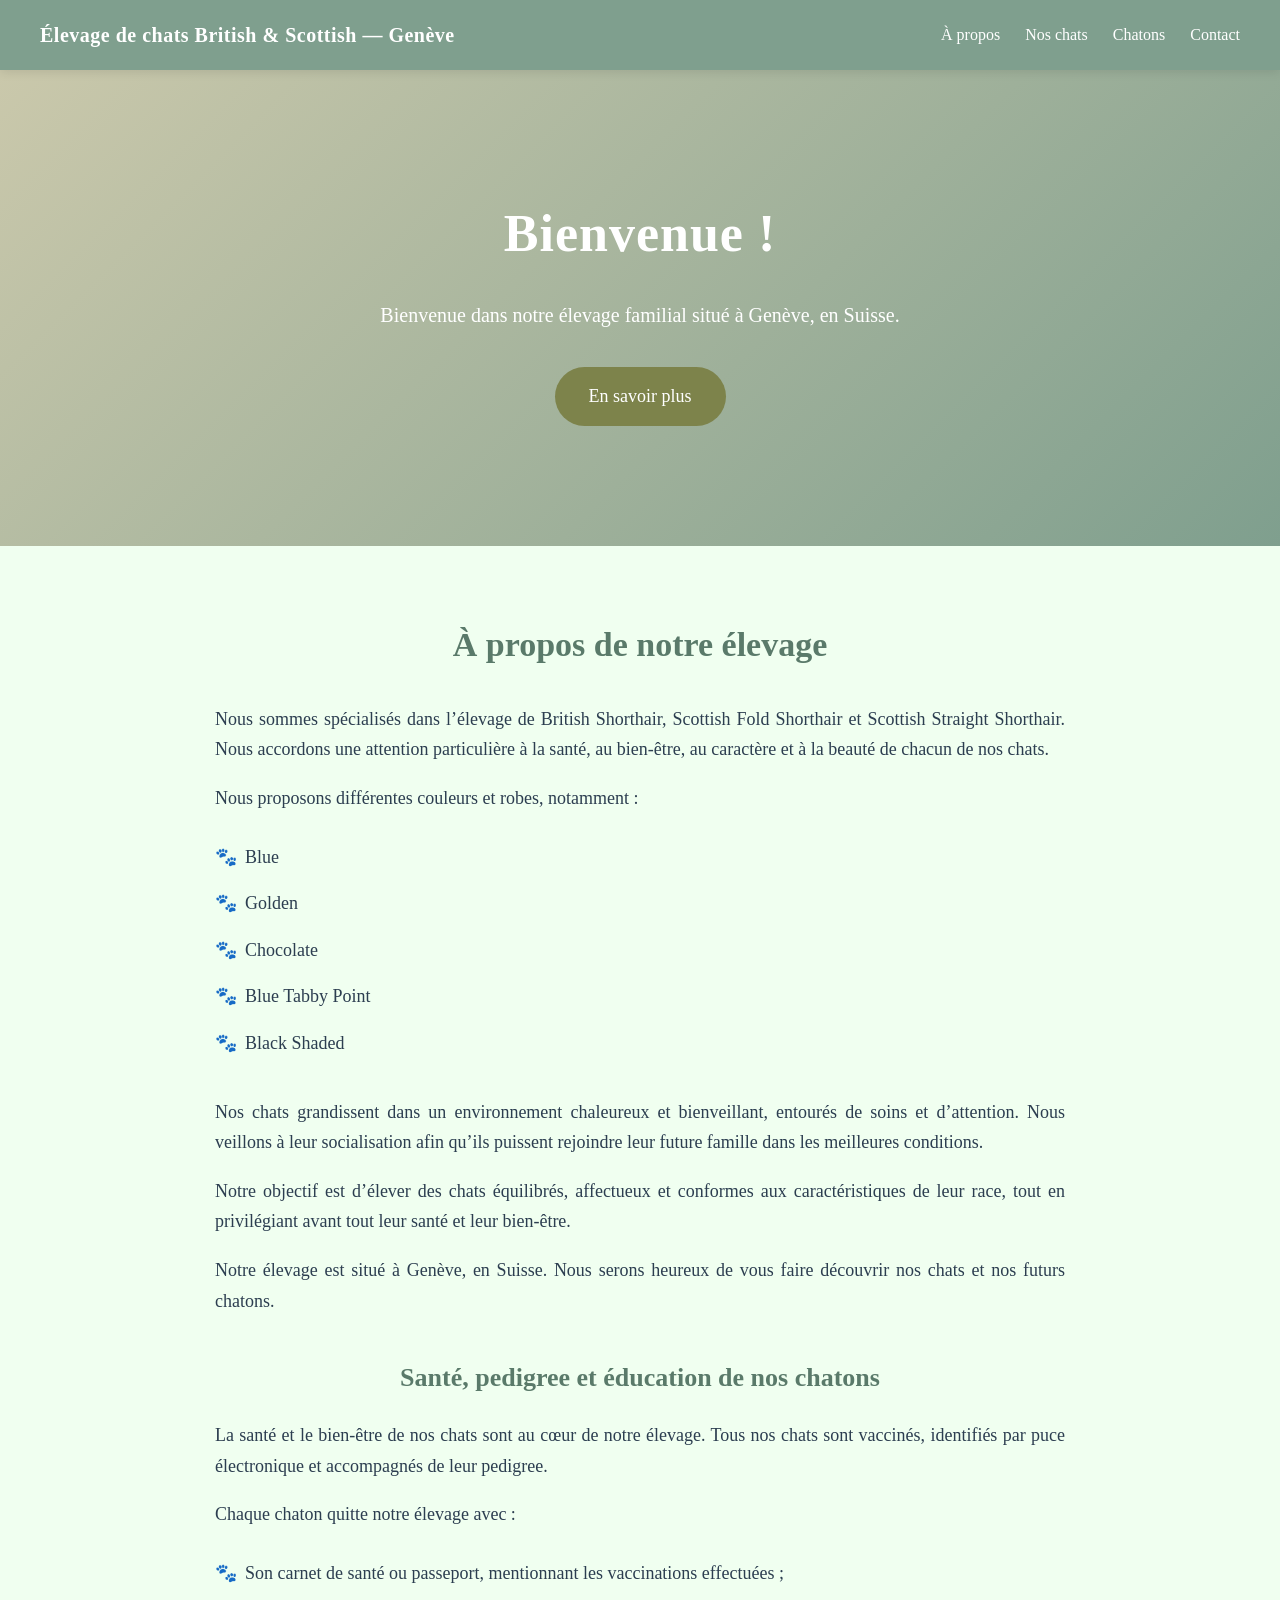
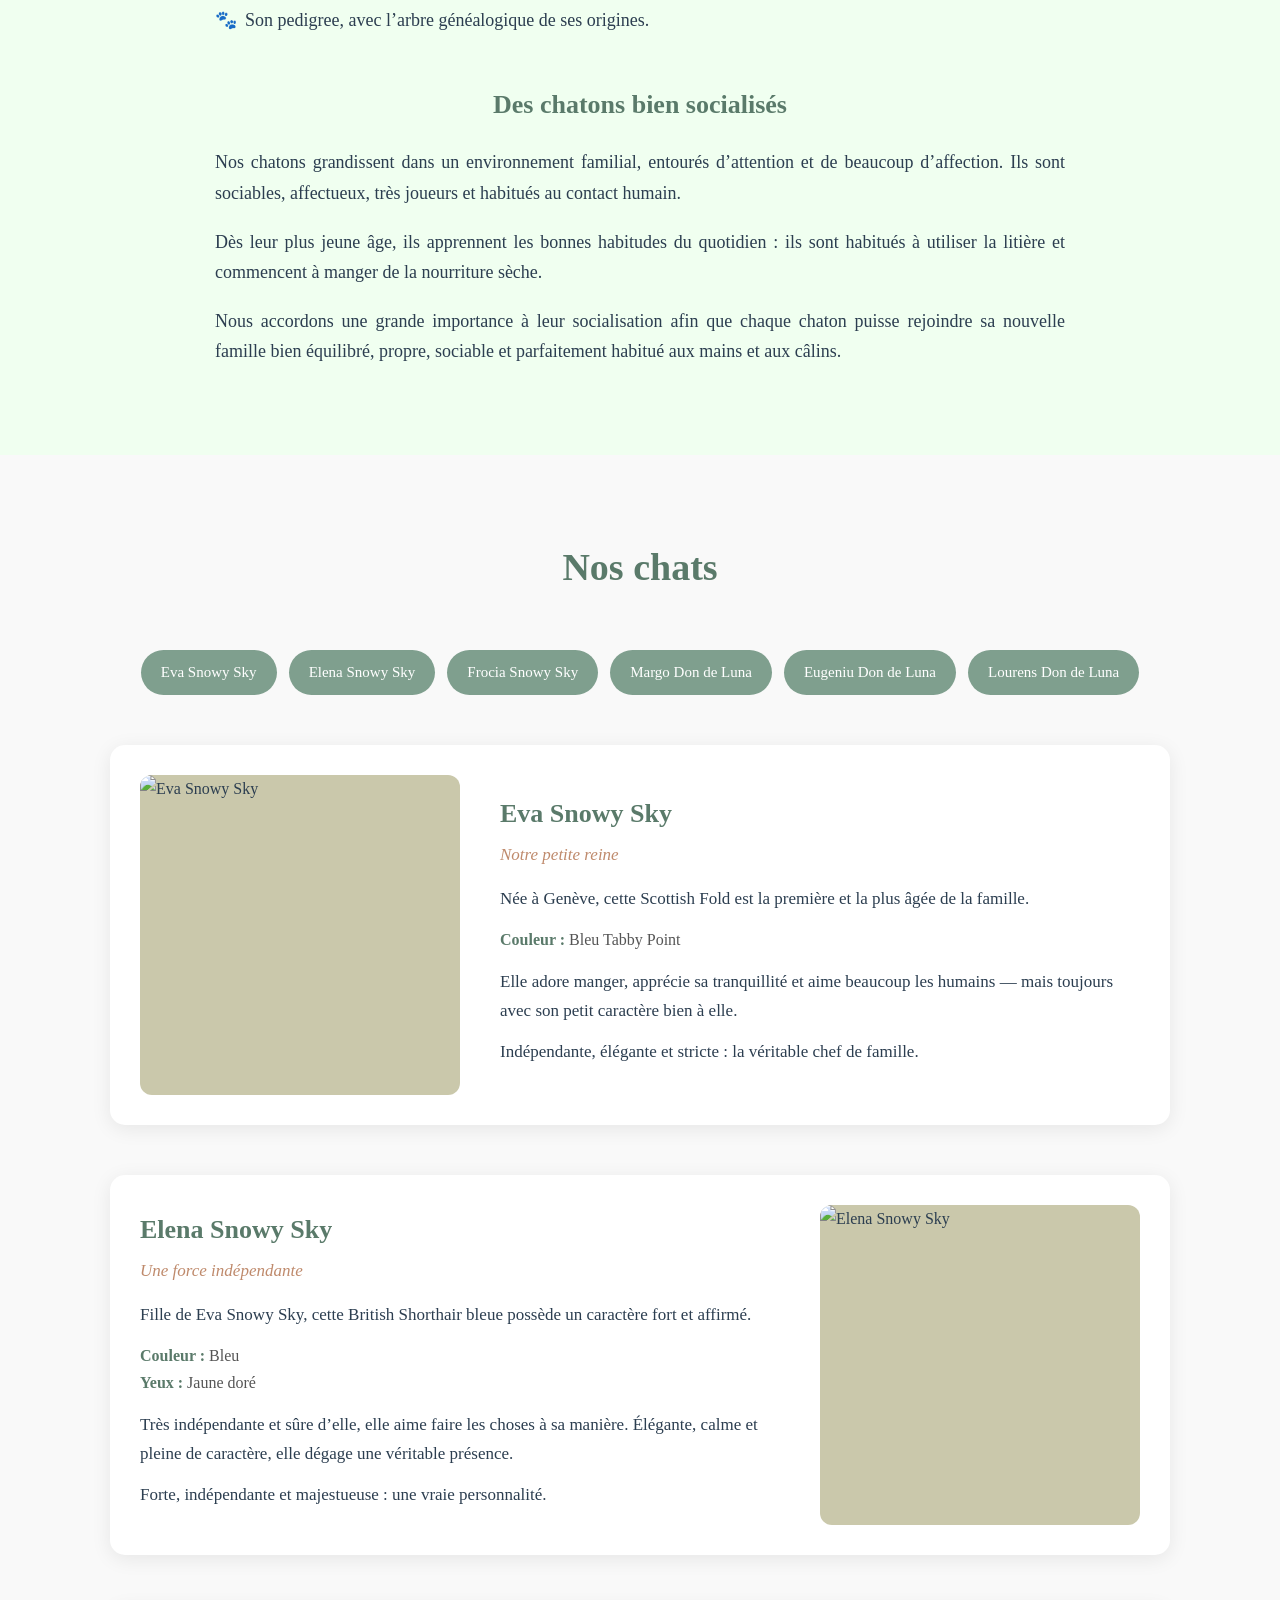
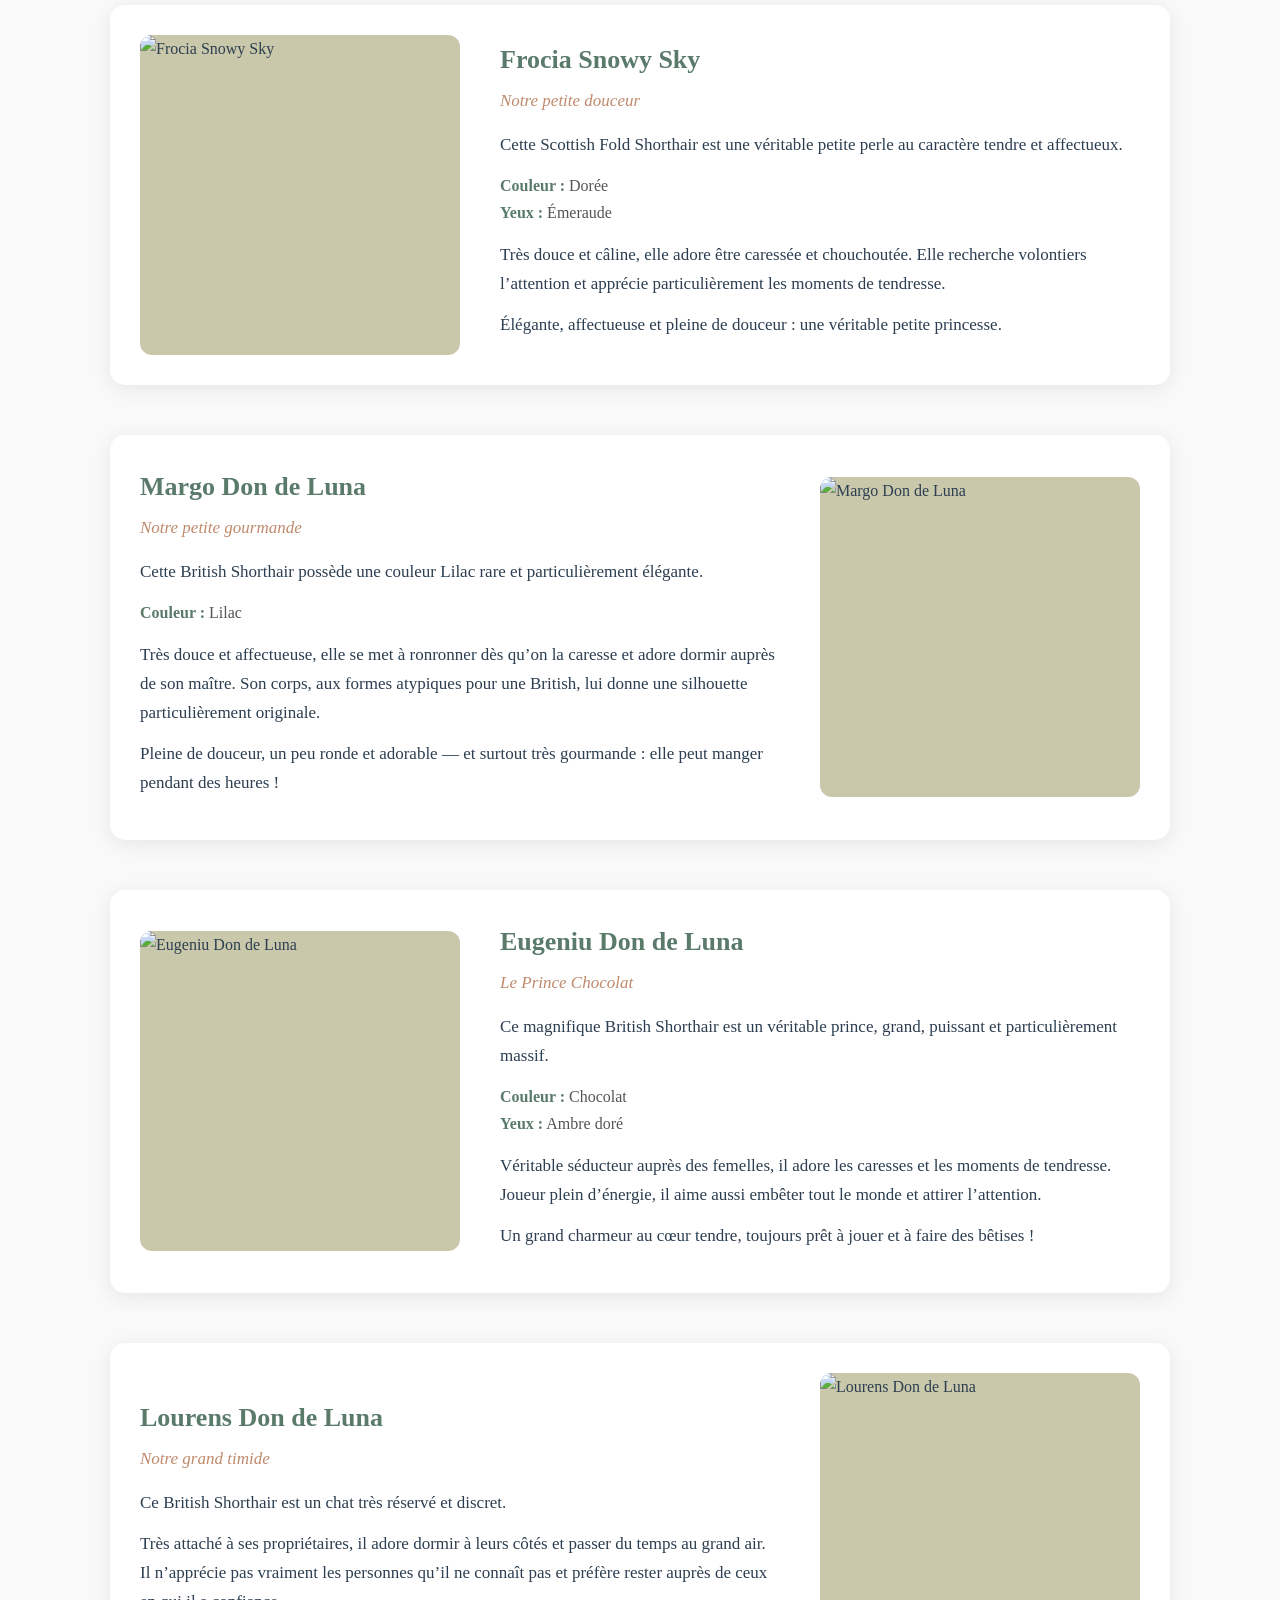
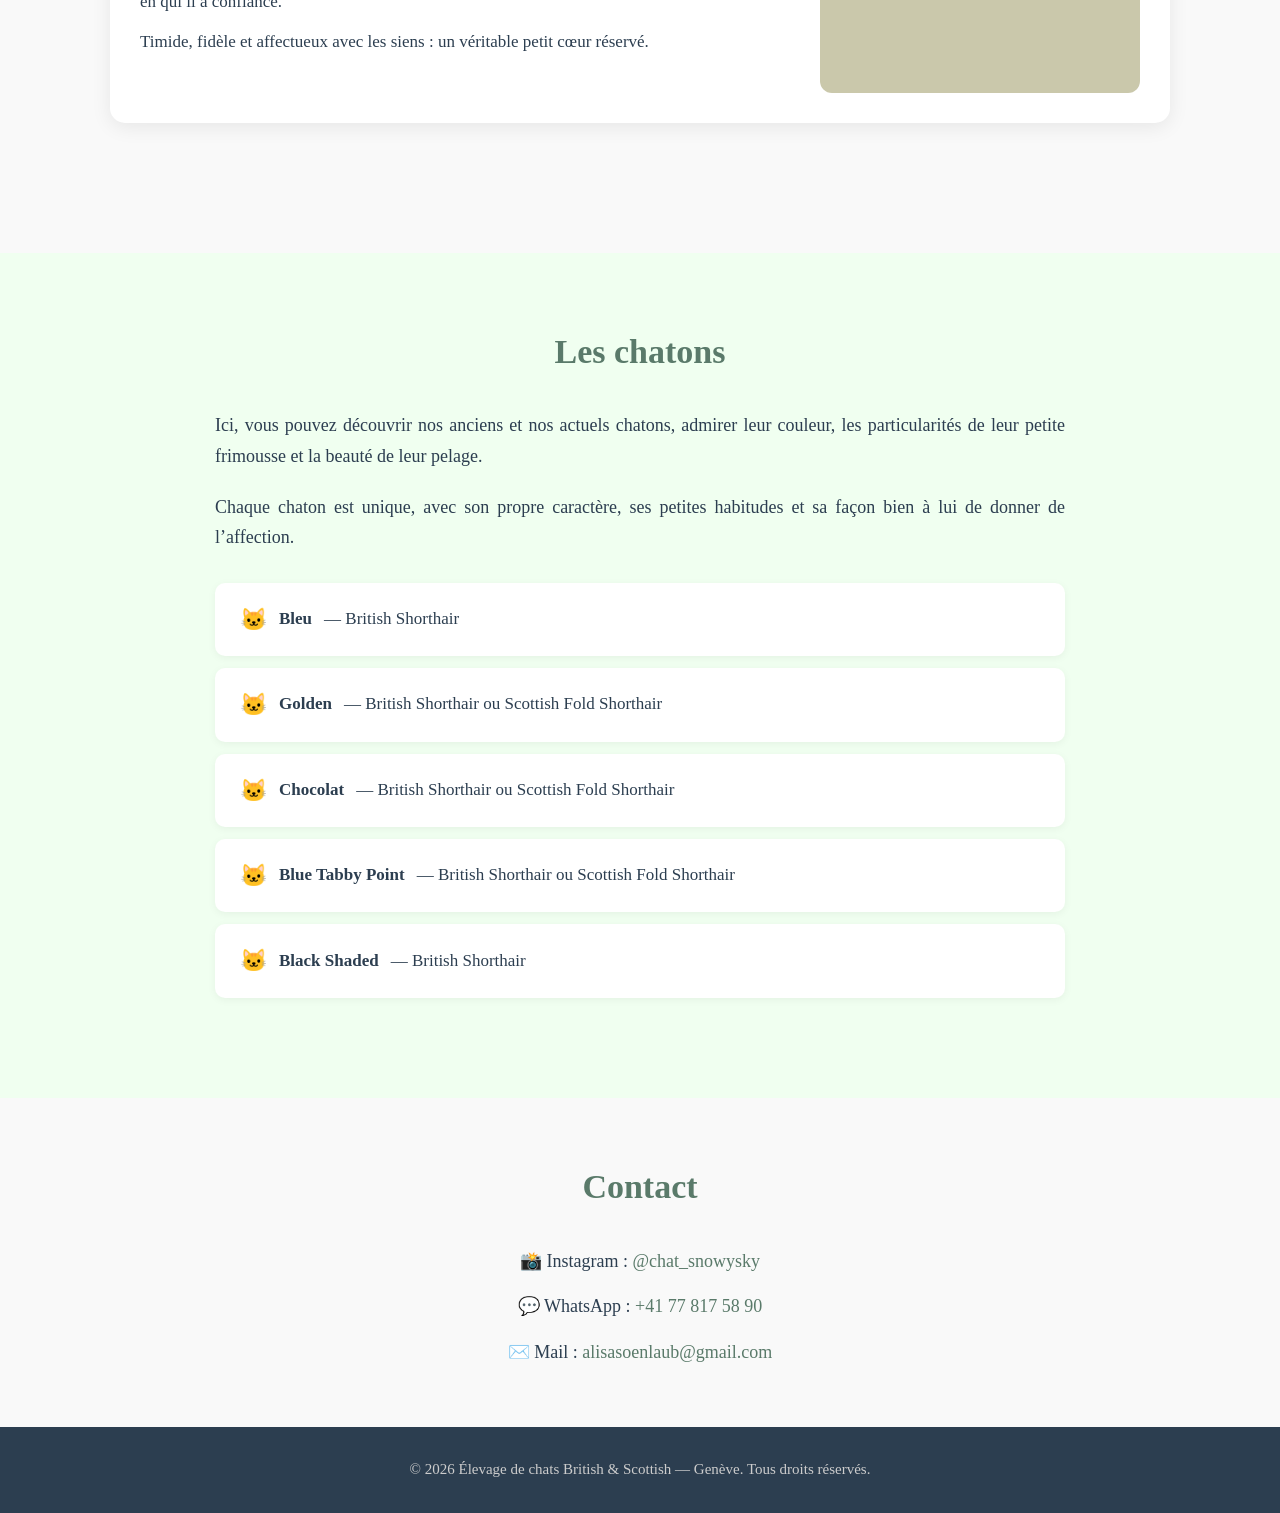
==== index.html @ 3072a50a "Rename meow.html to index.html" ====
﻿<!DOCTYPE html>
<html lang="fr">
<head>
    <meta charset="UTF-8">
    <meta name="viewport" content="width=device-width, initial-scale=1.0">
    <title>Élevage de chats British & Scottish — Genève</title>
    <link rel="stylesheet" href="style.css">
</head>
<body>

    <!-- ШАПКА САЙТА -->
    <header>
        <div class="logo">Élevage de chats British & Scottish — Genève</div>
        <nav>
            <ul>
                <li><a href="#about">À propos</a></li>
                <li><a href="#cats">Nos chats</a></li>
                <li><a href="#kittens">Chatons</a></li>
                <li><a href="#contact">Contact</a></li>
            </ul>
        </nav>
    </header>

    <!-- ГЛАВНЫЙ ЭКРАН -->
    <section class="hero" id="about">
        <h1>Bienvenue !</h1>
        <p>Bienvenue dans notre élevage familial situé à Genève, en Suisse.</p>
        <a href="#description" class="btn">En savoir plus</a>
    </section>

    <!-- О НАС -->
    <section class="description" id="description">
        <div class="inner">
            <h1>À propos de notre élevage</h1>

            <p>Nous sommes spécialisés dans l’élevage de British Shorthair, Scottish Fold Shorthair et Scottish Straight Shorthair. Nous accordons une attention particulière à la santé, au bien-être, au caractère et à la beauté de chacun de nos chats.</p>

            <p>Nous proposons différentes couleurs et robes, notamment :</p>

            <ul>
                <li>Blue</li>
                <li>Golden</li>
                <li>Chocolate</li>
                <li>Blue Tabby Point</li>
                <li>Black Shaded</li>
            </ul>

            <p>Nos chats grandissent dans un environnement chaleureux et bienveillant, entourés de soins et d’attention. Nous veillons à leur socialisation afin qu’ils puissent rejoindre leur future famille dans les meilleures conditions.</p>

            <p>Notre objectif est d’élever des chats équilibrés, affectueux et conformes aux caractéristiques de leur race, tout en privilégiant avant tout leur santé et leur bien-être.</p>

            <p>Notre élevage est situé à Genève, en Suisse. Nous serons heureux de vous faire découvrir nos chats et nos futurs chatons.</p>

            <h2>Santé, pedigree et éducation de nos chatons</h2>

            <p>La santé et le bien-être de nos chats sont au cœur de notre élevage. Tous nos chats sont vaccinés, identifiés par puce électronique et accompagnés de leur pedigree.</p>

            <p>Chaque chaton quitte notre élevage avec :</p>

            <ul>
                <li>Son carnet de santé ou passeport, mentionnant les vaccinations effectuées ;</li>
                <li>Son pedigree, avec l’arbre généalogique de ses origines.</li>
            </ul>

            <h2>Des chatons bien socialisés</h2>

            <p>Nos chatons grandissent dans un environnement familial, entourés d’attention et de beaucoup d’affection. Ils sont sociables, affectueux, très joueurs et habitués au contact humain.</p>

            <p>Dès leur plus jeune âge, ils apprennent les bonnes habitudes du quotidien : ils sont habitués à utiliser la litière et commencent à manger de la nourriture sèche.</p>

            <p>Nous accordons une grande importance à leur socialisation afin que chaque chaton puisse rejoindre sa nouvelle famille bien équilibré, propre, sociable et parfaitement habitué aux mains et aux câlins.</p>
        </div>
    </section>

    <!-- НАШИ КОТЫ -->
    <section class="cats-section" id="cats">
        <h1>Nos chats</h1>

        <!-- Навигация по котам -->
        <div class="cats-nav">
            <a href="#eva">Eva Snowy Sky</a>
            <a href="#elena">Elena Snowy Sky</a>
            <a href="#frocia">Frocia Snowy Sky</a>
            <a href="#margo">Margo Don de Luna</a>
            <a href="#eugeniu">Eugeniu Don de Luna</a>
            <a href="#lourens">Lourens Don de Luna</a>
        </div>

        <!-- Eva Snowy Sky -->
        <div class="cat-card" id="eva">
            <div class="cat-photo">
                <img src="https://images.unsplash.com/photo-1514888286974-6c03e2ca1dba?w=600" alt="Eva Snowy Sky">
            </div>
            <div class="cat-info">
                <h2>Eva Snowy Sky</h2>
                <p class="cat-subtitle">Notre petite reine</p>
                <p>Née à Genève, cette Scottish Fold est la première et la plus âgée de la famille.</p>
                <p class="cat-details"><strong>Couleur :</strong> Bleu Tabby Point</p>
                <p>Elle adore manger, apprécie sa tranquillité et aime beaucoup les humains — mais toujours avec son petit caractère bien à elle.</p>
                <p>Indépendante, élégante et stricte : la véritable chef de famille.</p>
            </div>
        </div>

        <!-- Elena Snowy Sky -->
        <div class="cat-card" id="elena">
            <div class="cat-photo">
                <img src="https://images.unsplash.com/photo-1573865526739-10659fec78a5?w=600" alt="Elena Snowy Sky">
            </div>
            <div class="cat-info">
                <h2>Elena Snowy Sky</h2>
                <p class="cat-subtitle">Une force indépendante</p>
                <p>Fille de Eva Snowy Sky, cette British Shorthair bleue possède un caractère fort et affirmé.</p>
                <p class="cat-details"><strong>Couleur :</strong> Bleu<br><strong>Yeux :</strong> Jaune doré</p>
                <p>Très indépendante et sûre d’elle, elle aime faire les choses à sa manière. Élégante, calme et pleine de caractère, elle dégage une véritable présence.</p>
                <p>Forte, indépendante et majestueuse : une vraie personnalité.</p>
            </div>
        </div>

        <!-- Frocia Snowy Sky -->
        <div class="cat-card" id="frocia">
            <div class="cat-photo">
                <img src="https://images.unsplash.com/photo-1592194996308-7b43878e84a6?w=600" alt="Frocia Snowy Sky">
            </div>
            <div class="cat-info">
                <h2>Frocia Snowy Sky</h2>
                <p class="cat-subtitle">Notre petite douceur</p>
                <p>Cette Scottish Fold Shorthair est une véritable petite perle au caractère tendre et affectueux.</p>
                <p class="cat-details"><strong>Couleur :</strong> Dorée<br><strong>Yeux :</strong> Émeraude</p>
                <p>Très douce et câline, elle adore être caressée et chouchoutée. Elle recherche volontiers l’attention et apprécie particulièrement les moments de tendresse.</p>
                <p>Élégante, affectueuse et pleine de douceur : une véritable petite princesse.</p>
            </div>
        </div>

        <!-- Margo Don de Luna -->
        <div class="cat-card" id="margo">
            <div class="cat-photo">
                <img src="https://images.unsplash.com/photo-1533738363-b7f9aef128ce?w=600" alt="Margo Don de Luna">
            </div>
            <div class="cat-info">
                <h2>Margo Don de Luna</h2>
                <p class="cat-subtitle">Notre petite gourmande</p>
                <p>Cette British Shorthair possède une couleur Lilac rare et particulièrement élégante.</p>
                <p class="cat-details"><strong>Couleur :</strong> Lilac</p>
                <p>Très douce et affectueuse, elle se met à ronronner dès qu’on la caresse et adore dormir auprès de son maître. Son corps, aux formes atypiques pour une British, lui donne une silhouette particulièrement originale.</p>
                <p>Pleine de douceur, un peu ronde et adorable — et surtout très gourmande : elle peut manger pendant des heures !</p>
            </div>
        </div>

        <!-- Eugeniu Don de Luna -->
        <div class="cat-card" id="eugeniu">
            <div class="cat-photo">
                <img src="https://images.unsplash.com/photo-1519052537078-e6302a4968d4?w=600" alt="Eugeniu Don de Luna">
            </div>
            <div class="cat-info">
                <h2>Eugeniu Don de Luna</h2>
                <p class="cat-subtitle">Le Prince Chocolat</p>
                <p>Ce magnifique British Shorthair est un véritable prince, grand, puissant et particulièrement massif.</p>
                <p class="cat-details"><strong>Couleur :</strong> Chocolat<br><strong>Yeux :</strong> Ambre doré</p>
                <p>Véritable séducteur auprès des femelles, il adore les caresses et les moments de tendresse. Joueur plein d’énergie, il aime aussi embêter tout le monde et attirer l’attention.</p>
                <p>Un grand charmeur au cœur tendre, toujours prêt à jouer et à faire des bêtises !</p>
            </div>
        </div>

        <!-- Lourens Don de Luna -->
        <div class="cat-card" id="lourens">
            <div class="cat-photo">
                <img src="https://images.unsplash.com/photo-1495360010541-f48722b34f7d?w=600" alt="Lourens Don de Luna">
            </div>
            <div class="cat-info">
                <h2>Lourens Don de Luna</h2>
                <p class="cat-subtitle">Notre grand timide</p>
                <p>Ce British Shorthair est un chat très réservé et discret.</p>
                <p>Très attaché à ses propriétaires, il adore dormir à leurs côtés et passer du temps au grand air. Il n’apprécie pas vraiment les personnes qu’il ne connaît pas et préfère rester auprès de ceux en qui il a confiance.</p>
                <p>Timide, fidèle et affectueux avec les siens : un véritable petit cœur réservé.</p>
            </div>
        </div>
    </section>

    <!-- КОТЯТА -->
    <section class="kittens-section" id="kittens">
        <div class="inner">
            <h1>Les chatons</h1>

            <p>Ici, vous pouvez découvrir nos anciens et nos actuels chatons, admirer leur couleur, les particularités de leur petite frimousse et la beauté de leur pelage.</p>

            <p>Chaque chaton est unique, avec son propre caractère, ses petites habitudes et sa façon bien à lui de donner de l’affection.</p>

            <ul class="kittens-list">
                <li><strong>Bleu</strong> — British Shorthair</li>
                <li><strong>Golden</strong> — British Shorthair ou Scottish Fold Shorthair</li>
                <li><strong>Chocolat</strong> — British Shorthair ou Scottish Fold Shorthair</li>
                <li><strong>Blue Tabby Point</strong> — British Shorthair ou Scottish Fold Shorthair</li>
                <li><strong>Black Shaded</strong> — British Shorthair</li>
            </ul>
        </div>
    </section>

    <!-- КОНТАКТЫ -->
    <section class="contact" id="contact">
        <h1>Contact</h1>
        <div class="contact-info">
            <p>📸 Instagram : <a href="https://instagram.com/chat_snowysky" target="_blank">@chat_snowysky</a></p>
            <p>💬 WhatsApp : <a href="https://wa.me/41778175890" target="_blank">+41 77 817 58 90</a></p>
            <p>✉️ Mail : <a href="mailto:alisasoenlaub@gmail.com">alisasoenlaub@gmail.com</a></p>
        </div>
    </section>

    <!-- ПОДВАЛ -->
    <footer>
        <p>© 2026 Élevage de chats British & Scottish — Genève. Tous droits réservés.</p>
    </footer>

</body>
</html>
---- style.css ----
﻿/* ===== ПЕРЕМЕННЫЕ ЦВЕТОВ ===== */
:root {
    --vert-sauge: #7f9f8e;
    --vert-fonce: #5a7a6a;
    --beige: #cac8ab;
    --olive: #7D834B;
    --creme: #F0FFF0;
    --brun: #bf8a6c;
    --texte: #2c3e50;
    --gris-clair: #f9f9f9;
}

/* ===== БАЗОВЫЕ СТИЛИ ===== */
* {
    margin: 0;
    padding: 0;
    box-sizing: border-box;
}

html {
    scroll-behavior: smooth;
    scroll-padding-top: 90px;
}

body {
    font-family: 'Georgia', 'Times New Roman', serif;
    line-height: 1.7;
    color: var(--texte);
    background-color: var(--gris-clair);
}

a {
    text-decoration: none;
    color: inherit;
}

/* ===== ШАПКА ===== */
header {
    background-color: var(--vert-sauge);
    color: #fff;
    padding: 18px 40px;
    display: flex;
    justify-content: space-between;
    align-items: center;
    position: sticky;
    top: 0;
    z-index: 100;
    box-shadow: 0 2px 10px rgba(0,0,0,0.1);
}

.logo {
    font-size: 20px;
    font-weight: bold;
    letter-spacing: 0.5px;
    max-width: 60%;
}

nav ul {
    list-style: none;
    display: flex;
    gap: 25px;
}

nav a {
    color: #fff;
    font-size: 16px;
    transition: color 0.3s;
}

    nav a:hover {
        color: var(--beige);
    }

/* ===== ГЛАВНЫЙ ЭКРАН (HERO) ===== */
.hero {
    background: linear-gradient(135deg, var(--beige), var(--vert-sauge));
    color: #fff;
    text-align: center;
    padding: 120px 20px;
}

    .hero h1 {
        font-size: 52px;
        margin-bottom: 20px;
        letter-spacing: 1px;
    }

    .hero p {
        font-size: 20px;
        margin-bottom: 35px;
        max-width: 700px;
        margin-left: auto;
        margin-right: auto;
    }

/* ===== КНОПКА ===== */
.btn {
    display: inline-block;
    background-color: var(--olive);
    color: #fff;
    padding: 14px 34px;
    border-radius: 30px;
    font-size: 18px;
    transition: all 0.3s;
    cursor: pointer;
    border: none;
}

    .btn:hover {
        background-color: var(--brun);
        transform: translateY(-2px);
        box-shadow: 0 6px 15px rgba(0,0,0,0.2);
    }

/* ===== О НАС ===== */
.description {
    background: var(--creme);
    padding: 70px 20px;
}

    .description .inner {
        max-width: 850px;
        margin: 0 auto;
    }

    .description h1 {
        text-align: center;
        font-size: 34px;
        margin-bottom: 30px;
        color: var(--vert-fonce);
    }

    .description h2 {
        font-size: 26px;
        margin: 40px 0 20px;
        color: var(--vert-fonce);
        text-align: center;
    }

    .description p {
        font-size: 18px;
        margin-bottom: 18px;
        text-align: justify;
    }

    .description ul {
        list-style: none;
        padding-left: 0;
        margin: 20px 0 30px;
    }

        .description ul li {
            font-size: 18px;
            padding: 8px 0 8px 30px;
            position: relative;
        }

            .description ul li::before {
                content: "🐾";
                position: absolute;
                left: 0;
                color: var(--brun);
            }

/* ===== НАШИ КОТЫ ===== */
.cats-section {
    padding: 80px 20px;
    max-width: 1100px;
    margin: 0 auto;
}

    .cats-section h1 {
        text-align: center;
        font-size: 38px;
        margin-bottom: 50px;
        color: var(--vert-fonce);
    }

.cat-card {
    display: flex;
    gap: 40px;
    background: #fff;
    border-radius: 15px;
    padding: 30px;
    margin-bottom: 50px;
    box-shadow: 0 4px 20px rgba(0,0,0,0.08);
    align-items: center;
    scroll-margin-top: 100px;
}

    .cat-card:nth-child(even) {
        flex-direction: row-reverse;
    }

.cat-photo {
    flex: 0 0 320px;
    height: 320px;
    border-radius: 12px;
    overflow: hidden;
    background: var(--beige);
    display: flex;
    align-items: center;
    justify-content: center;
}

    .cat-photo img {
        width: 100%;
        height: 100%;
        object-fit: cover;
    }

.cat-info {
    flex: 1;
}

    .cat-info h2 {
        font-size: 26px;
        color: var(--vert-fonce);
        margin-bottom: 5px;
    }

    .cat-info .cat-subtitle {
        font-style: italic;
        color: var(--brun);
        margin-bottom: 15px;
        font-size: 17px;
    }

    .cat-info p {
        font-size: 17px;
        margin-bottom: 12px;
    }

    .cat-info .cat-details {
        font-size: 16px;
        color: #555;
        margin-bottom: 15px;
    }

        .cat-info .cat-details strong {
            color: var(--vert-fonce);
        }

/* ===== НАВИГАЦИЯ ПО КОТАМ ===== */
.cats-nav {
    display: flex;
    flex-wrap: wrap;
    gap: 12px;
    justify-content: center;
    margin-bottom: 50px;
}

    .cats-nav a {
        background: var(--vert-sauge);
        color: #fff;
        padding: 10px 20px;
        border-radius: 25px;
        font-size: 15px;
        transition: background 0.3s, transform 0.2s;
    }

        .cats-nav a:hover {
            background: var(--brun);
            transform: translateY(-2px);
        }

/* ===== КОТЯТА ===== */
.kittens-section {
    background: var(--creme);
    padding: 70px 20px;
}

    .kittens-section .inner {
        max-width: 850px;
        margin: 0 auto;
    }

    .kittens-section h1 {
        text-align: center;
        font-size: 34px;
        margin-bottom: 30px;
        color: var(--vert-fonce);
    }

    .kittens-section p {
        font-size: 18px;
        margin-bottom: 20px;
        text-align: justify;
    }

.kittens-list {
    list-style: none;
    padding: 0;
    margin: 30px 0;
}

    .kittens-list li {
        background: #fff;
        padding: 18px 25px;
        margin-bottom: 12px;
        border-radius: 10px;
        font-size: 17px;
        box-shadow: 0 2px 8px rgba(0,0,0,0.05);
        display: flex;
        align-items: center;
        gap: 12px;
    }

        .kittens-list li::before {
            content: "🐱";
            font-size: 22px;
        }

/* ===== КОНТАКТЫ ===== */
.contact {
    padding: 60px 20px;
    text-align: center;
}

    .contact h1 {
        font-size: 34px;
        margin-bottom: 30px;
        color: var(--vert-fonce);
    }

.contact-info {
    display: flex;
    flex-direction: column;
    gap: 15px;
    font-size: 18px;
}

    .contact-info a {
        color: var(--vert-fonce);
        transition: color 0.3s;
    }

        .contact-info a:hover {
            color: var(--brun);
        }

/* ===== ПОДВАЛ ===== */
footer {
    background-color: var(--texte);
    color: #ccc;
    text-align: center;
    padding: 30px 20px;
    font-size: 15px;
}

/* ===== АДАПТИВНОСТЬ ===== */
@media (max-width: 900px) {
    .cat-card,
    .cat-card:nth-child(even) {
        flex-direction: column;
        text-align: center;
    }

    .cat-photo {
        flex: 0 0 auto;
        width: 100%;
        height: 280px;
    }
}

@media (max-width: 768px) {
    header {
        flex-direction: column;
        gap: 15px;
        padding: 15px 20px;
        text-align: center;
    }

    .logo {
        max-width: 100%;
        font-size: 16px;
    }

    nav ul {
        gap: 15px;
        flex-wrap: wrap;
        justify-content: center;
    }

    .hero {
        padding: 80px 20px;
    }

        .hero h1 {
            font-size: 34px;
        }

        .hero p {
            font-size: 17px;
        }

    .description,
    .kittens-section {
        padding: 50px 15px;
    }

        .description h1,
        .kittens-section h1,
        .contact h1 {
            font-size: 26px;
        }

        .description h2 {
            font-size: 22px;
        }

        .description p,
        .description ul li,
        .kittens-section p {
            font-size: 16px;
            text-align: left;
        }

    .cats-section {
        padding: 50px 15px;
    }

        .cats-section h1 {
            font-size: 28px;
        }

    .cat-info h2 {
        font-size: 22px;
    }
}
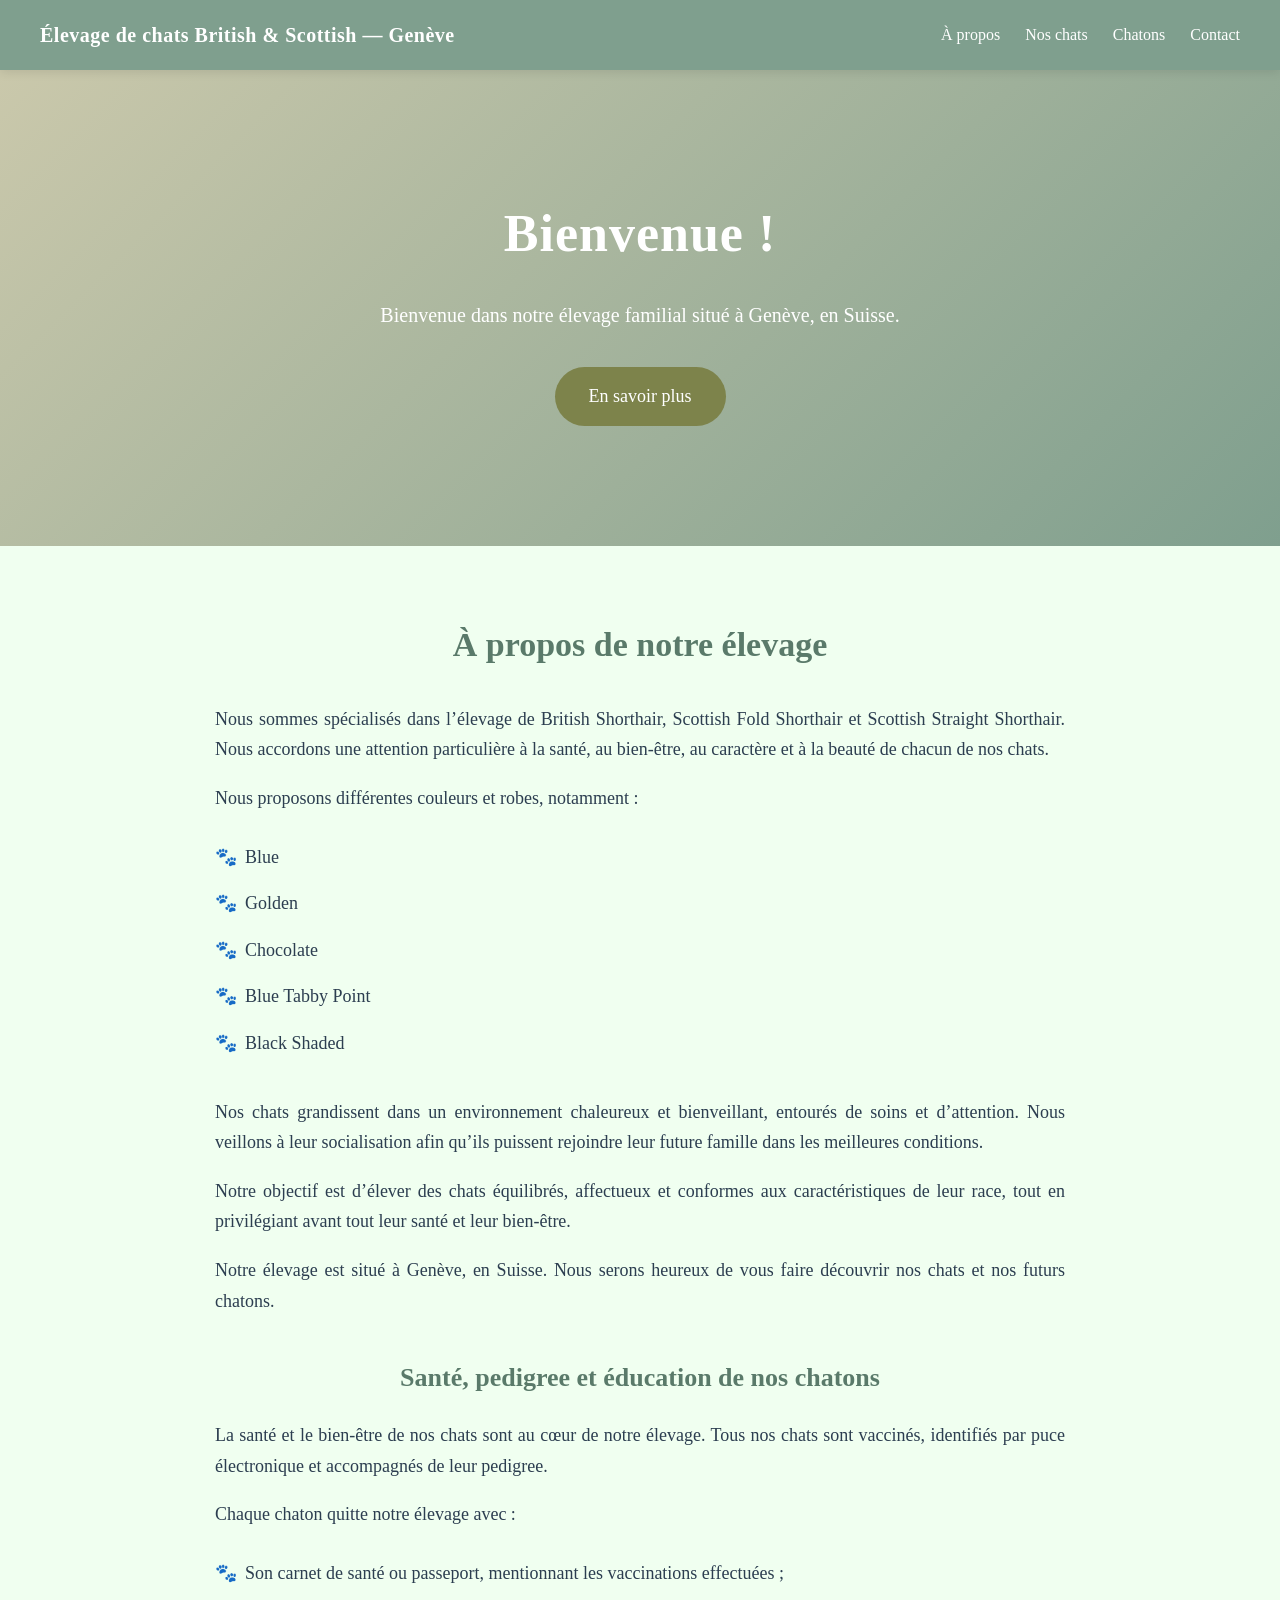
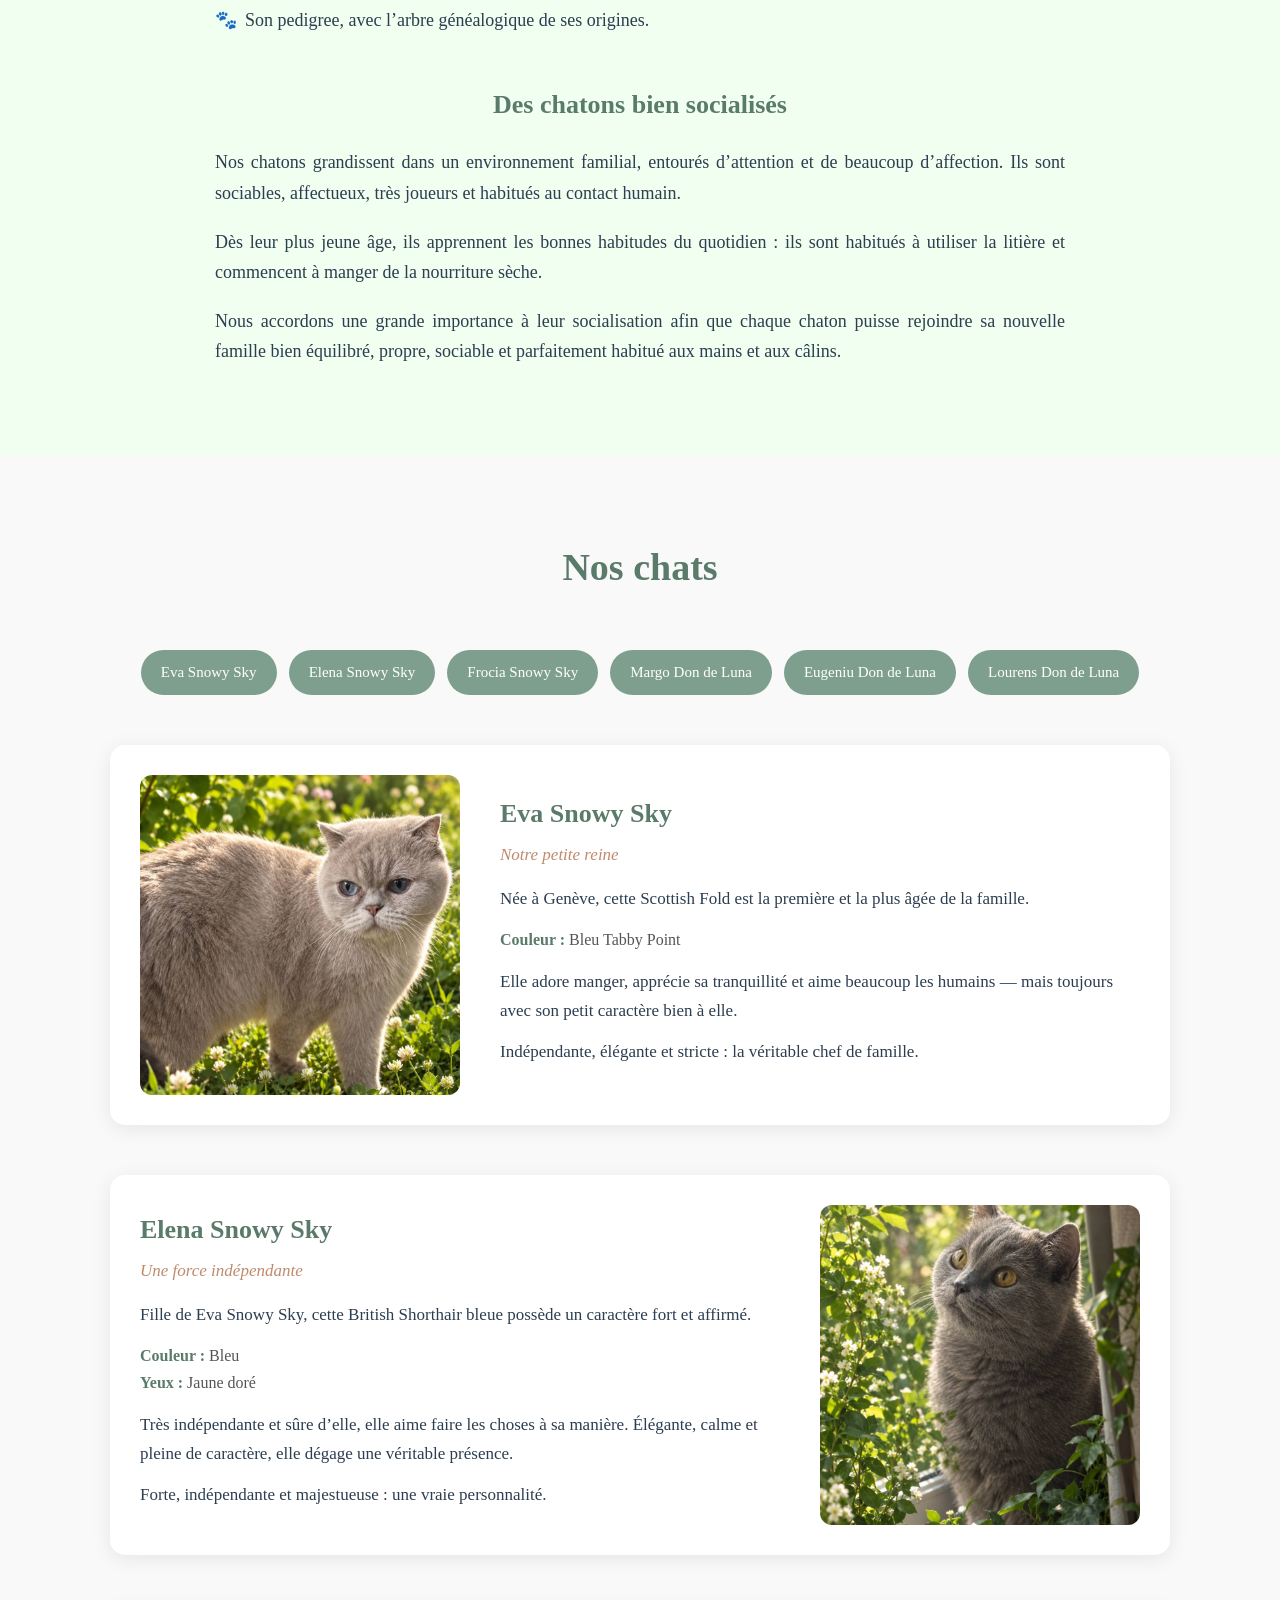
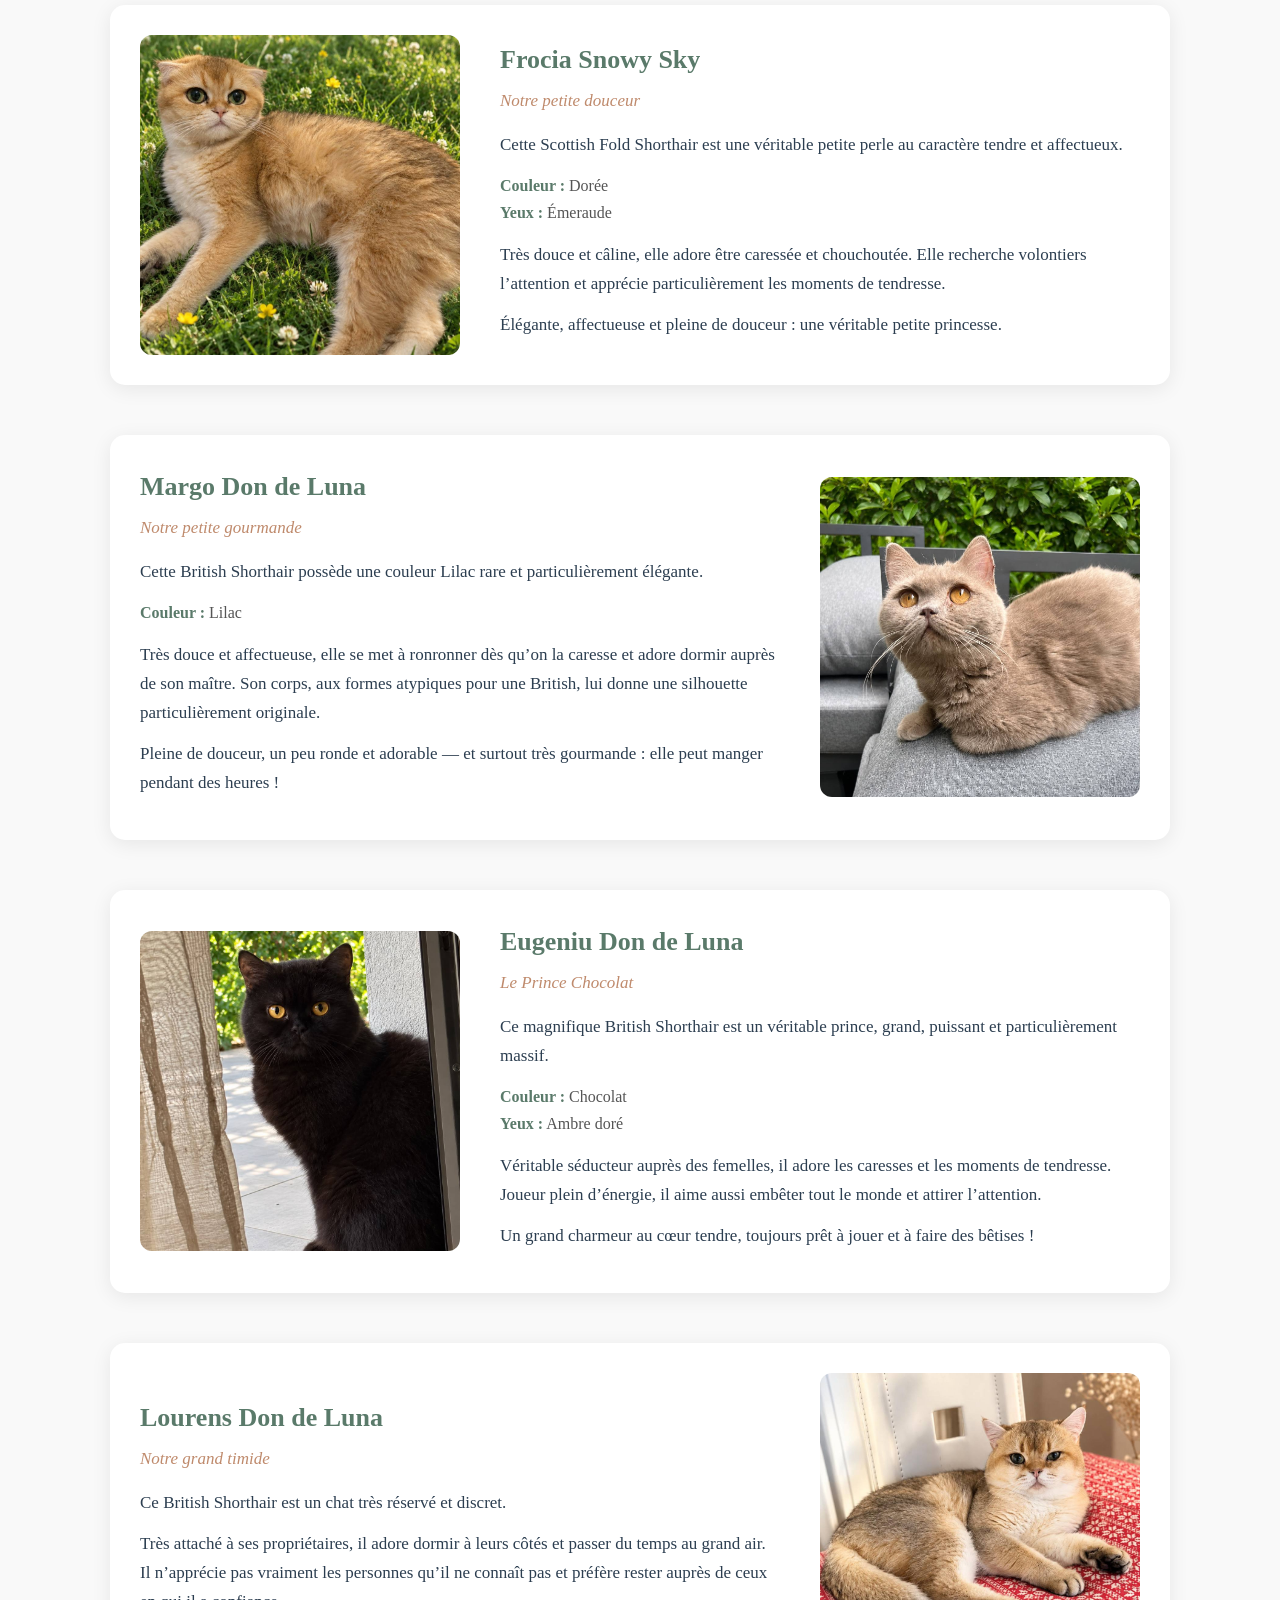
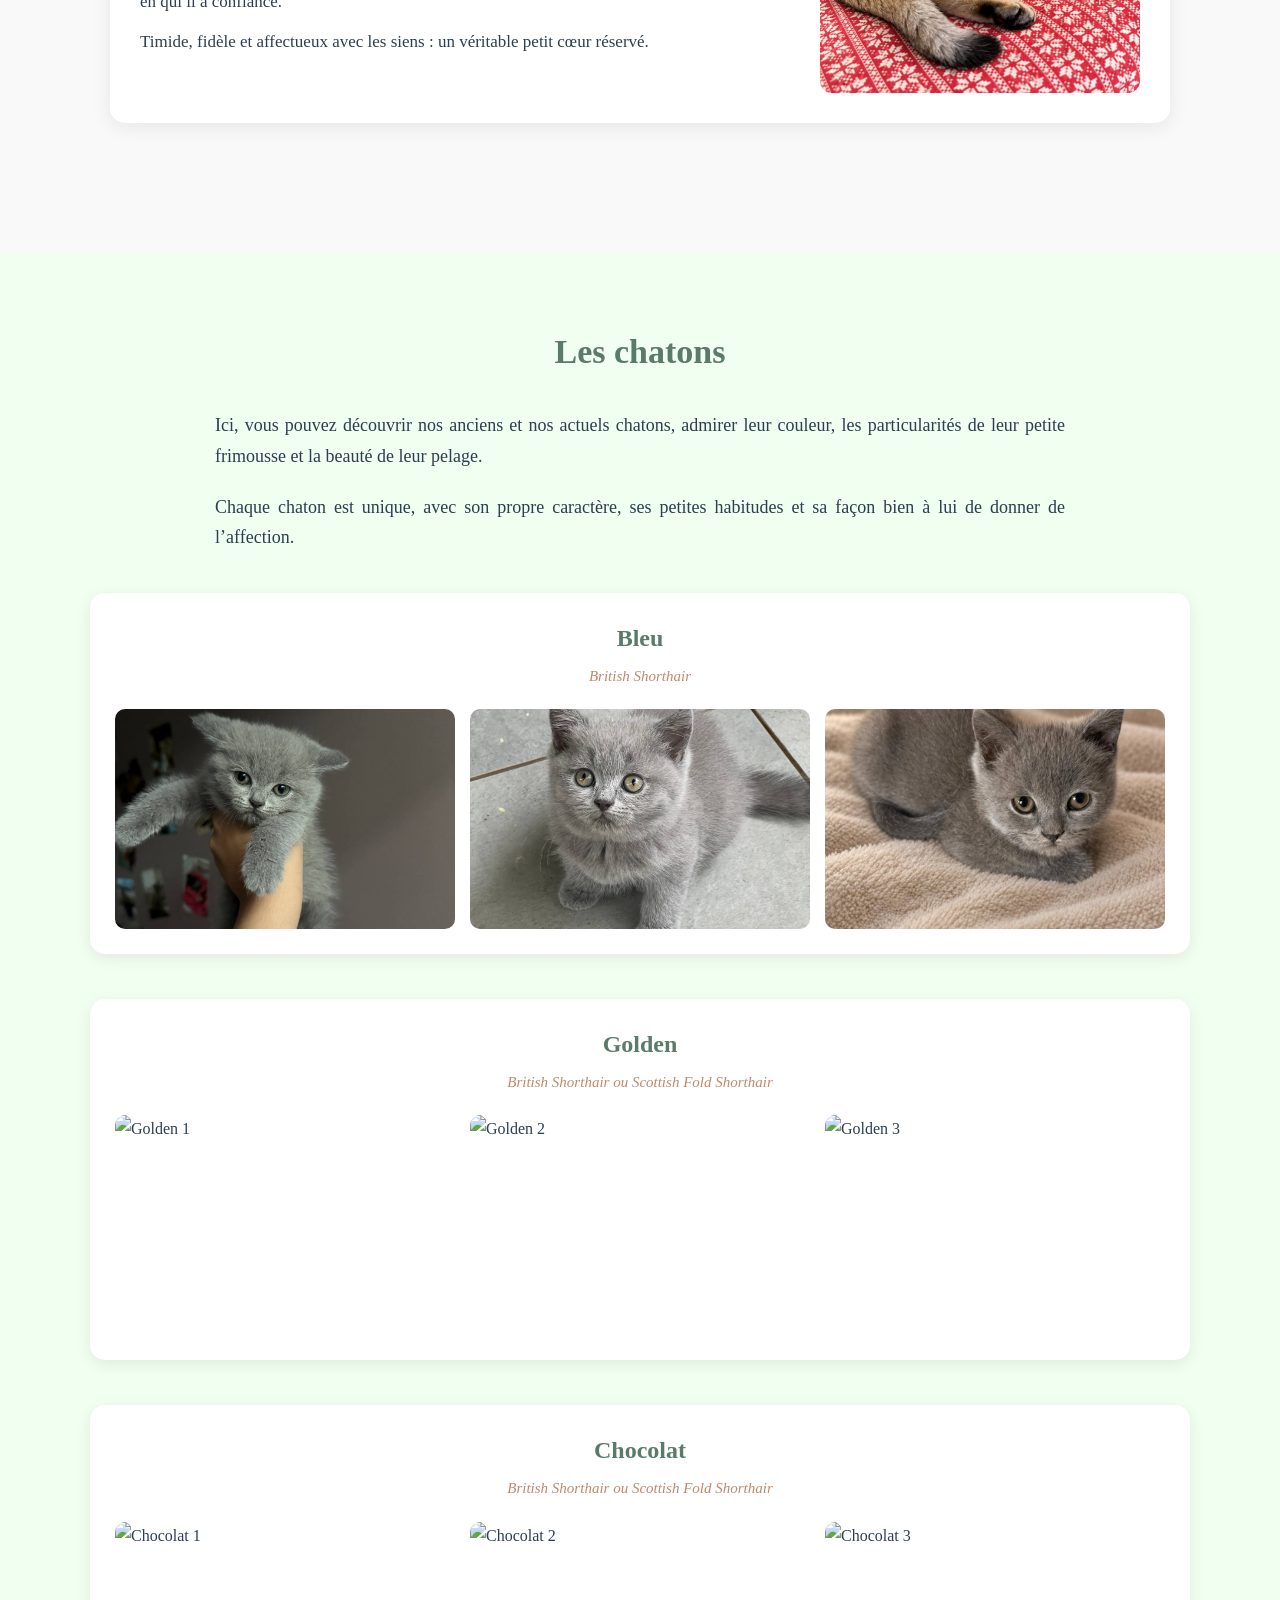
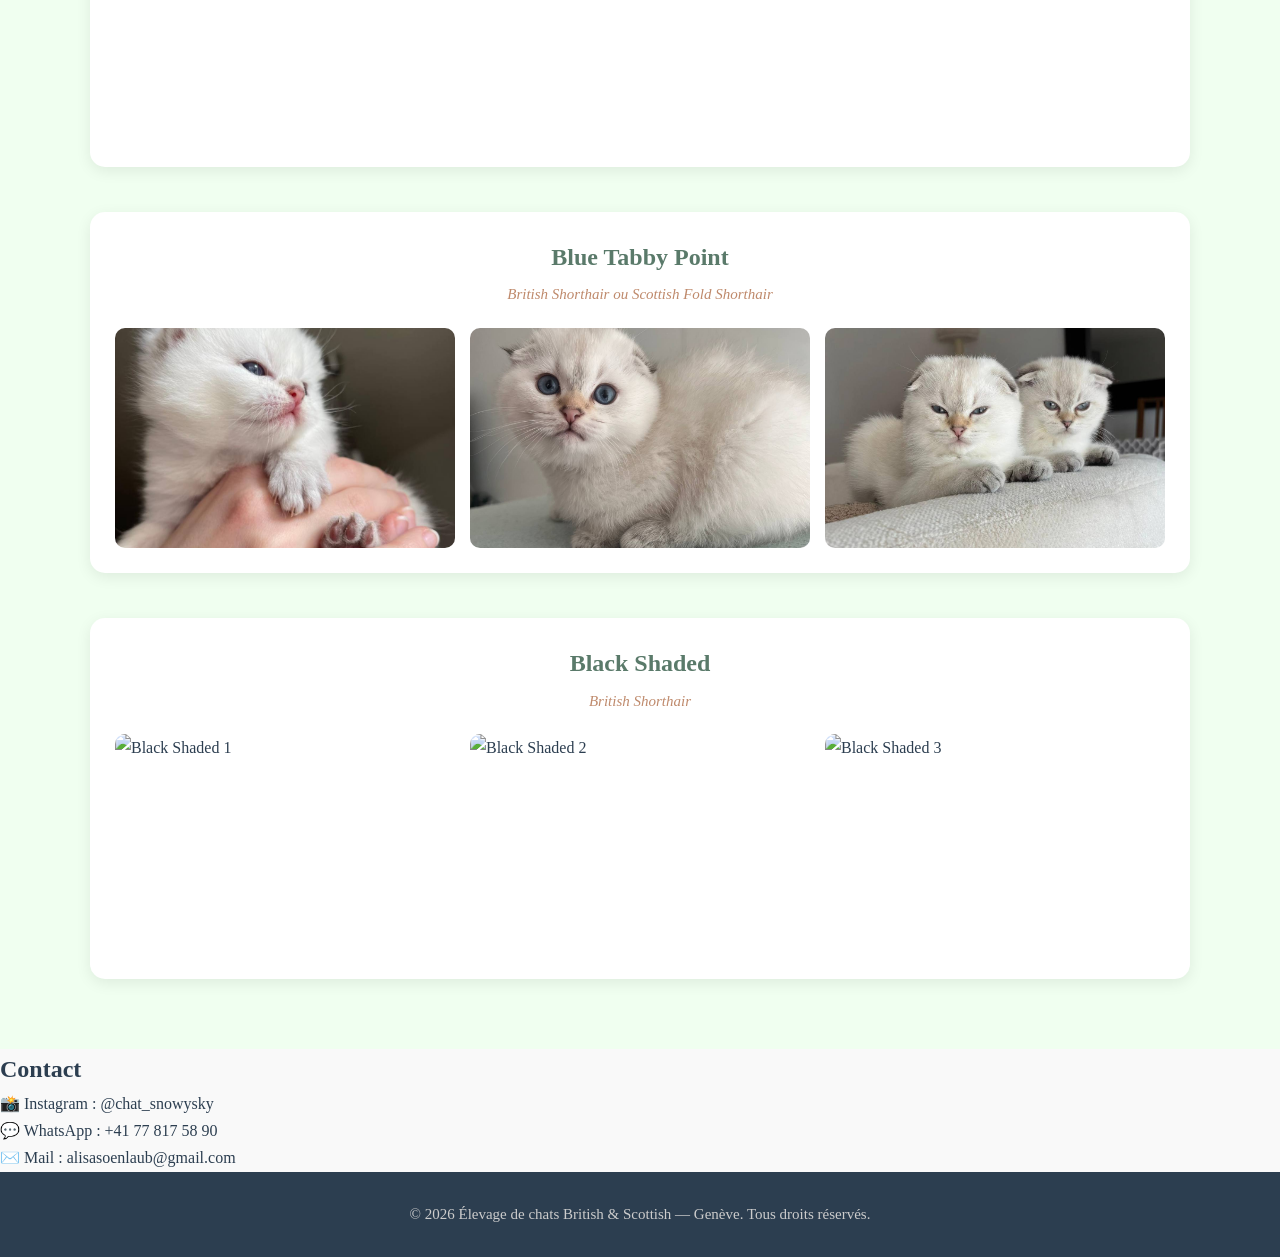
==== commit 204eee93: "Add files via upload" ====
--- a/index.html
+++ b/index.html
@@ -89,7 +89,7 @@
         <!-- Eva Snowy Sky -->
         <div class="cat-card" id="eva">
             <div class="cat-photo">
-                <img src="https://images.unsplash.com/photo-1514888286974-6c03e2ca1dba?w=600" alt="Eva Snowy Sky">
+                <img src="img/Eva.jpg" alt="Eva Snowy Sky">
             </div>
             <div class="cat-info">
                 <h2>Eva Snowy Sky</h2>
@@ -104,7 +104,7 @@
         <!-- Elena Snowy Sky -->
         <div class="cat-card" id="elena">
             <div class="cat-photo">
-                <img src="https://images.unsplash.com/photo-1573865526739-10659fec78a5?w=600" alt="Elena Snowy Sky">
+                <img src="img/Elena.jpg" alt="Elena Snowy Sky">
             </div>
             <div class="cat-info">
                 <h2>Elena Snowy Sky</h2>
@@ -119,7 +119,7 @@
         <!-- Frocia Snowy Sky -->
         <div class="cat-card" id="frocia">
             <div class="cat-photo">
-                <img src="https://images.unsplash.com/photo-1592194996308-7b43878e84a6?w=600" alt="Frocia Snowy Sky">
+                <img src="img/Frocia.jpg" alt="Frocia Snowy Sky">
             </div>
             <div class="cat-info">
                 <h2>Frocia Snowy Sky</h2>
@@ -134,7 +134,7 @@
         <!-- Margo Don de Luna -->
         <div class="cat-card" id="margo">
             <div class="cat-photo">
-                <img src="https://images.unsplash.com/photo-1533738363-b7f9aef128ce?w=600" alt="Margo Don de Luna">
+                <img src="img/Margo.jpg" alt="Margo Don de Luna">
             </div>
             <div class="cat-info">
                 <h2>Margo Don de Luna</h2>
@@ -149,7 +149,7 @@
         <!-- Eugeniu Don de Luna -->
         <div class="cat-card" id="eugeniu">
             <div class="cat-photo">
-                <img src="https://images.unsplash.com/photo-1519052537078-e6302a4968d4?w=600" alt="Eugeniu Don de Luna">
+                <img src="img/Evgeniu.jpg" alt="Eugeniu Don de Luna">
             </div>
             <div class="cat-info">
                 <h2>Eugeniu Don de Luna</h2>
@@ -164,7 +164,7 @@
         <!-- Lourens Don de Luna -->
         <div class="cat-card" id="lourens">
             <div class="cat-photo">
-                <img src="https://images.unsplash.com/photo-1495360010541-f48722b34f7d?w=600" alt="Lourens Don de Luna">
+                <img src="img/Lorentso.jpg" alt="Lourens Don de Luna">
             </div>
             <div class="cat-info">
                 <h2>Lourens Don de Luna</h2>
@@ -185,13 +185,65 @@
 
             <p>Chaque chaton est unique, avec son propre caractère, ses petites habitudes et sa façon bien à lui de donner de l’affection.</p>
 
-            <ul class="kittens-list">
-                <li><strong>Bleu</strong> — British Shorthair</li>
-                <li><strong>Golden</strong> — British Shorthair ou Scottish Fold Shorthair</li>
-                <li><strong>Chocolat</strong> — British Shorthair ou Scottish Fold Shorthair</li>
-                <li><strong>Blue Tabby Point</strong> — British Shorthair ou Scottish Fold Shorthair</li>
-                <li><strong>Black Shaded</strong> — British Shorthair</li>
-            </ul>
+            <!-- ГАЛЕРЕЯ ОКРАСОВ -->
+            <div class="kittens-gallery">
+
+                <!-- BLEU -->
+                <div class="kitten-item">
+                    <h3>Bleu</h3>
+                    <p class="kitten-sub">British Shorthair</p>
+                    <div class="kitten-photos">
+                        <img src="img/kitten-blue-1.jpg" alt="Bleu 1">
+                        <img src="img/kitten-blue-2.jpg" alt="Bleu 2">
+                        <img src="img/kitten-blue-3.jpg" alt="Bleu 3">
+                    </div>
+                </div>
+
+                <!-- GOLDEN -->
+                <div class="kitten-item">
+                    <h3>Golden</h3>
+                    <p class="kitten-sub">British Shorthair ou Scottish Fold Shorthair</p>
+                    <div class="kitten-photos">
+                        <img src="img/kitten-golden-1.jpg" alt="Golden 1">
+                        <img src="img/kitten-golden-2.jpg" alt="Golden 2">
+                        <img src="img/kitten-golden-3.jpg" alt="Golden 3">
+                    </div>
+                </div>
+
+                <!-- CHOCOLAT -->
+                <div class="kitten-item">
+                    <h3>Chocolat</h3>
+                    <p class="kitten-sub">British Shorthair ou Scottish Fold Shorthair</p>
+                    <div class="kitten-photos">
+                        <img src="img/kitten-chocolat-1.jpg" alt="Chocolat 1">
+                        <img src="img/kitten-chocolat-2.jpg" alt="Chocolat 2">
+                        <img src="img/kitten-chocolat-3.jpg" alt="Chocolat 3">
+                    </div>
+                </div>
+
+                <!-- BLUE TABBY POINT -->
+                <div class="kitten-item">
+                    <h3>Blue Tabby Point</h3>
+                    <p class="kitten-sub">British Shorthair ou Scottish Fold Shorthair</p>
+                    <div class="kitten-photos">
+                        <img src="img/kitten-tabby-1.jpg" alt="Blue Tabby Point 1">
+                        <img src="img/kitten-tabby-2.jpg" alt="Blue Tabby Point 2">
+                        <img src="img/kitten-tabby-3.jpg" alt="Blue Tabby Point 3">
+                    </div>
+                </div>
+
+                <!-- BLACK SHADED -->
+                <div class="kitten-item">
+                    <h3>Black Shaded</h3>
+                    <p class="kitten-sub">British Shorthair</p>
+                    <div class="kitten-photos">
+                        <img src="img/kitten-black-1.jpg" alt="Black Shaded 1">
+                        <img src="img/kitten-black-2.jpg" alt="Black Shaded 2">
+                        <img src="img/kitten-black-3.jpg" alt="Black Shaded 3">
+                    </div>
+                </div>
+
+            </div>
         </div>
     </section>
 
@@ -211,4 +263,4 @@
     </footer>
 
 </body>
-</html>
+</html>
--- a/style.css
+++ b/style.css
@@ -271,7 +271,7 @@
 }
 
     .kittens-section .inner {
-        max-width: 850px;
+        max-width: 1100px;
         margin: 0 auto;
     }
 
@@ -282,62 +282,175 @@
         color: var(--vert-fonce);
     }
 
-    .kittens-section p {
+    .kittens-section > .inner > p {
+        max-width: 850px;
+        margin: 0 auto 20px;
         font-size: 18px;
-        margin-bottom: 20px;
         text-align: justify;
     }
 
-.kittens-list {
-    list-style: none;
-    padding: 0;
-    margin: 30px 0;
-}
-
-    .kittens-list li {
-        background: #fff;
-        padding: 18px 25px;
-        margin-bottom: 12px;
+/* Галерея */
+.kittens-gallery {
+    display: flex;
+    flex-direction: column;
+    gap: 45px;
+    margin-top: 40px;
+}
+
+.kitten-item {
+    background: #fff;
+    border-radius: 15px;
+    padding: 25px;
+    box-shadow: 0 4px 15px rgba(0,0,0,0.08);
+    transition: box-shadow 0.3s;
+}
+
+    .kitten-item:hover {
+        box-shadow: 0 10px 25px rgba(0,0,0,0.12);
+    }
+
+    .kitten-item h3 {
+        font-size: 24px;
+        color: var(--vert-fonce);
+        margin-bottom: 5px;
+        text-align: center;
+    }
+
+.kitten-sub {
+    font-size: 15px;
+    color: var(--brun);
+    font-style: italic;
+    text-align: center;
+    margin-bottom: 20px;
+}
+
+.kitten-photos {
+    display: grid;
+    grid-template-columns: repeat(3, 1fr);
+    gap: 15px;
+}
+
+    .kitten-photos img {
+        width: 100%;
+        height: 220px;
+        object-fit: cover;
         border-radius: 10px;
-        font-size: 17px;
-        box-shadow: 0 2px 8px rgba(0,0,0,0.05);
-        display: flex;
-        align-items: center;
-        gap: 12px;
-    }
-
-        .kittens-list li::before {
-            content: "🐱";
-            font-size: 22px;
-        }
-
-/* ===== КОНТАКТЫ ===== */
-.contact {
-    padding: 60px 20px;
-    text-align: center;
-}
-
-    .contact h1 {
+        transition: transform 0.3s, box-shadow 0.3s;
+        cursor: pointer;
+    }
+
+        .kitten-photos img:hover {
+            transform: scale(1.04);
+            box-shadow: 0 6px 18px rgba(0,0,0,0.2);
+        }
+
+/* На телефоне — 1 фото в ряд */
+@media (max-width: 768px) {
+    .kitten-photos {
+        grid-template-columns: 1fr;
+    }
+
+        .kitten-photos img {
+            height: 250px;
+        }
+
+    .kitten-item h3 {
+        font-size: 20px;
+    }
+}
+.kittens-section {
+    background: var(--creme);
+    padding: 70px 20px;
+}
+
+    .kittens-section .inner {
+        max-width: 1100px;
+        margin: 0 auto;
+    }
+
+    .kittens-section h1 {
+        text-align: center;
         font-size: 34px;
         margin-bottom: 30px;
         color: var(--vert-fonce);
     }
 
-.contact-info {
+    .kittens-section > .inner > p {
+        max-width: 850px;
+        margin: 0 auto 20px;
+        font-size: 18px;
+        text-align: justify;
+    }
+
+/* Галерея */
+.kittens-gallery {
     display: flex;
     flex-direction: column;
+    gap: 45px;
+    margin-top: 40px;
+}
+
+.kitten-item {
+    background: #fff;
+    border-radius: 15px;
+    padding: 25px;
+    box-shadow: 0 4px 15px rgba(0,0,0,0.08);
+    transition: box-shadow 0.3s;
+}
+
+    .kitten-item:hover {
+        box-shadow: 0 10px 25px rgba(0,0,0,0.12);
+    }
+
+    .kitten-item h3 {
+        font-size: 24px;
+        color: var(--vert-fonce);
+        margin-bottom: 5px;
+        text-align: center;
+    }
+
+.kitten-sub {
+    font-size: 15px;
+    color: var(--brun);
+    font-style: italic;
+    text-align: center;
+    margin-bottom: 20px;
+}
+
+.kitten-photos {
+    display: grid;
+    grid-template-columns: repeat(3, 1fr);
     gap: 15px;
-    font-size: 18px;
-}
-
-    .contact-info a {
-        color: var(--vert-fonce);
-        transition: color 0.3s;
-    }
-
-        .contact-info a:hover {
-            color: var(--brun);
-        }
+}
+
+    .kitten-photos img {
+        width: 100%;
+        height: 220px;
+        object-fit: cover;
+        border-radius: 10px;
+        transition: transform 0.3s, box-shadow 0.3s;
+        cursor: pointer;
+    }
+
+        .kitten-photos img:hover {
+            transform: scale(1.04);
+            box-shadow: 0 6px 18px rgba(0,0,0,0.2);
+        }
+
+/* На телефоне — 1 фото в ряд */
+@media (max-width: 768px) {
+    .kitten-photos {
+        grid-template-columns: 1fr;
+    }
+
+        .kitten-photos img {
+            height: 250px;
+        }
+
+    .kitten-item h3 {
+        font-size: 20px;
+    }
+}
 
 /* ===== ПОДВАЛ ===== */
 footer {
